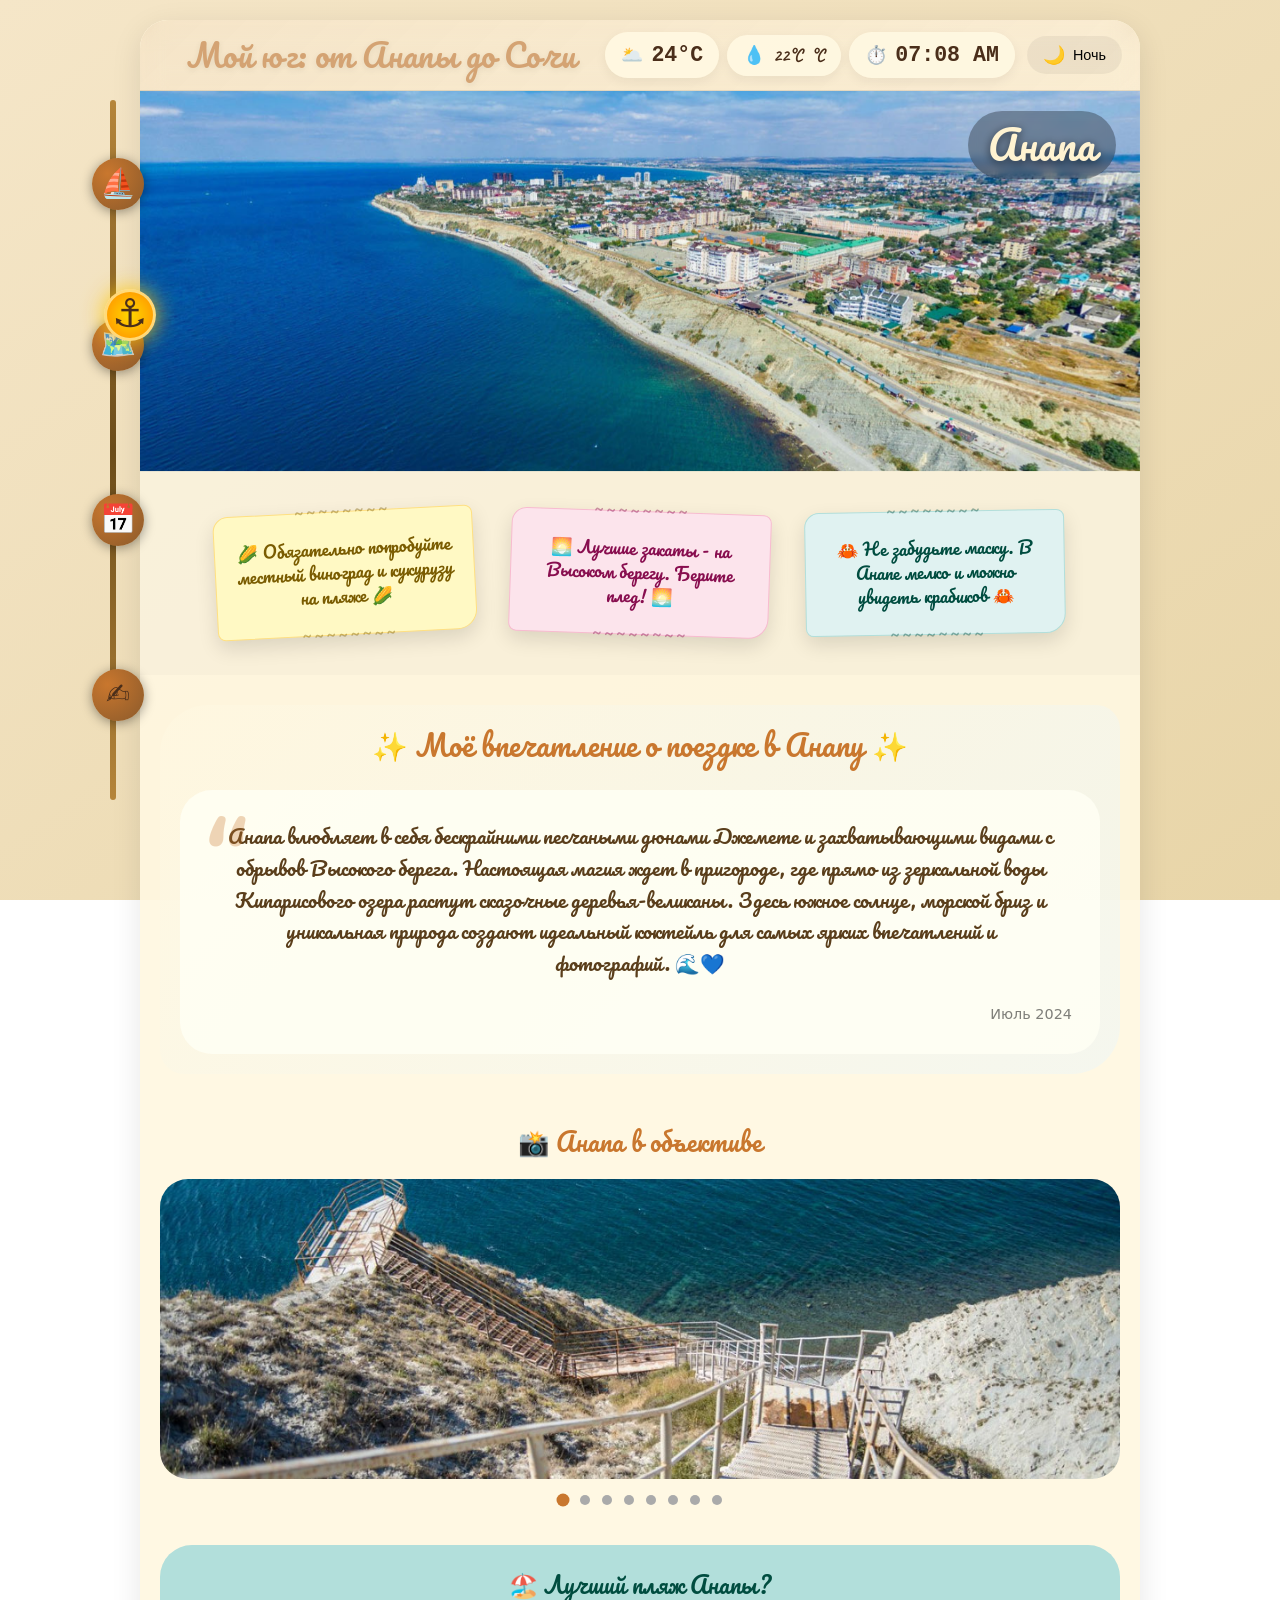
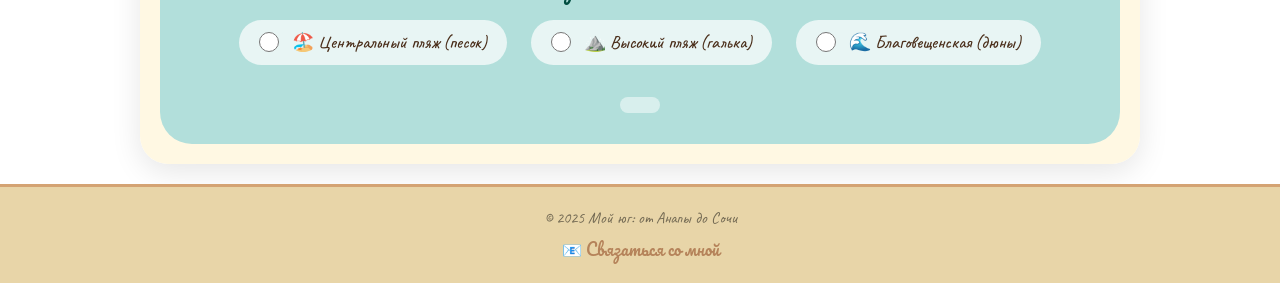
==== Anapa/Anapa.html @ d819b089 "my-site" ====
<!DOCTYPE html>
<html lang="ru">
<head>
<meta charset="utf-8">
<meta name="viewport" content="width=device-width, initial-scale=1.0, user-scalable=yes, viewport-fit=cover">
<meta name="theme-color" content="#e8c48c">
<title>Мой юг: Анапа — песчаная жемчужина</title>

<!=================================================== ИКОНКА САЙТА (favicon) для Анапы - песок/пляж 🏖️ =============================================================>
<link rel="icon" href="data:image/svg+xml,<svg xmlns='http://www.w3.org/2000/svg' viewBox='0 0 100 100'><text y='.9em' font-size='90'>🏖️</text></svg>">
<link rel="apple-touch-icon" href="data:image/svg+xml,<svg xmlns='http://www.w3.org/2000/svg' viewBox='0 0 100 100'><text y='.9em' font-size='90'>🏖️</text></svg>">

<link href="https://fonts.googleapis.com/css2?family=Pacifico&display=swap" rel="stylesheet">
<link href="https://fonts.googleapis.com/css2?family=Caveat:wght@400;500;600;700&display=swap" rel="stylesheet">
<link rel="stylesheet" href="Anapa.css">
</head>
<body>


  <!====================================================================== ШАПКА ПРОФИЛЯ================================================================================>
<div class="container">
  <div class="header">
    <div class="header-left">
      <div class="mobile-menu-btn" id="mobileMenuBtn">⛵</div>
    </div>
    <div class="title">Мой юг: от Анапы до Сочи</div>
    <div class="header-right">
      <div class="stickers">
        <div class="sticker" id="st-weather">🌥️<span id="st-weather-txt">Загрузка</span></div>
        <div class="sticker" id="st-water">💧<span id="st-water-txt">--</span>°C</div>
        <div class="sticker" id="st-time">⏱️<span id="st-time-txt">--:--</span></div>
      </div>
      <button id="theme-toggle" class="icon-btn">
        <span id="themeIcon">☀️</span>
        <span class="theme-text" id="themeText">День</span>
      </button>
    </div>
  </div>


  <!======================================================================= МОБИЛЬНОЕ МЕНЮ (HTML-структура) ===========================================================>
  <div class="mobile-menu-overlay" id="mobileMenuOverlay">
    <div class="mobile-menu-container">
      <button class="mobile-menu-close" id="mobileMenuClose">✕</button>
      <div class="mobile-menu-item" data-target="index">🏠 На главную</div>
      <div class="mobile-menu-item" id="mobileRoutesBtn">🗺️ Мои маршруты</div>
      <div class="mobile-menu-sub" id="mobileRoutesSub" style="display: none;">
        <a href="../Gelendzhik/Gelendzhik.html" class="mobile-sub-link">🌴 Геленджик</a>
        <a href="../Sochi/Sochi.html" class="mobile-sub-link">☀️ Сочи</a>
        <a href="../Sirius/Sirius.html" class="mobile-sub-link">⭐ Сириус</a>
        <a href="../Roza/Roza.html" class="mobile-sub-link">⛰️ Роза-Хутор</a>
      </div>
      <div class="mobile-menu-item" data-target="places">📅 Планирую посетить</div>
      <div class="mobile-menu-item" data-target="review">✍️ Поделиться впечатлением</div>
    </div>
  </div>

  <div class="hero-photo-wrap">
    <img class="hero-photo" src="Img.Anapa/1.jpg" alt="Анапа пляж">
    <div class="photo-caption">Анапа</div>
  </div>



<!============================================================================== Стикеры======================================================================>
  <div class="stickers-section">
    <div class="note-sticker sticker-yellow">🌽 Обязательно попробуйте местный виноград и кукурузу на пляже 🌽</div>
    <div class="note-sticker sticker-pink">🌅 Лучшие закаты - на Высоком берегу. Берите плед! 🌅</div>
    <div class="note-sticker sticker-mint">🦀 Не забудьте маску. В Анапе мелко и можно увидеть крабиков 🦀</div>
  </div>



<!=====================================================================Впечатление ==============================================================================>
  <div class="impression-section">
    <div class="impression-title">✨ Моё впечатление о поездке в Анапу ✨</div>
    <div class="impression-card">
      <div class="impression-quote">“</div>
      <div class="impression-text">
        Анапа влюбляет в себя бескрайними песчаными дюнами Джемете и захватывающими видами с обрывов Высокого берега. Настоящая магия ждет в пригороде, где прямо из зеркальной воды Кипарисового озера растут сказочные деревья-великаны. Здесь южное солнце, 
морской бриз и уникальная природа создают идеальный коктейль для самых ярких впечатлений и фотографий. 🌊💙
      </div>
      <div class="impression-date">Июль 2024</div>
    </div>
  </div>


<!======================================================================= Полоса прокрутки фотографий ===================================================>
  <div class="slider-section">
    <div class="slider-title">📸 Анапа в объективе</div>
    <div class="slider-container">
      <div class="slider-track" id="sliderTrack">
        <div class="slider-item"><img class="slider-img" src="Img.Anapa/800st.jpg" alt="800 ступенек"><div class="slider-caption">🏔️ 800 ступенек</div></div>
        <div class="slider-item"><img class="slider-img" src="Img.Anapa/kiparis.jpg" alt="Кипарисовое озеро"><div class="slider-caption">🌲 Кипарисовое озеро</div></div>
        <div class="slider-item"><img class="slider-img" src="Img.Anapa/bereg.jpg" alt="Высокий берег"><div class="slider-caption">🌅 Высокий берег</div></div>
        <div class="slider-item"><img class="slider-img" src="Img.Anapa/plaaah.jpg" alt="Благовещенская"><div class="slider-caption">🏖️ Благовещенская</div></div>
        <div class="slider-item"><img class="slider-img" src="Img.Anapa/plaah2.jpg" alt="Центральный пляж"><div class="slider-caption">🏊 Центральный пляж</div></div>
        <div class="slider-item"><img class="slider-img" src="Img.Anapa/smeh.jpg" alt="Памятник туристу"><div class="slider-caption">😎 Памятник туристу</div></div>
        <div class="slider-item"><img class="slider-img" src="Img.Anapa/lasto.jpg" alt="Ласточкино"><div class="slider-caption">🏰 Ласточкино гнездо</div></div>
        <div class="slider-item"><img class="slider-img" src="Img.Anapa/lotos.jpg" alt="Долина лотосов"><div class="slider-caption">🌸 Долина лотосов</div></div>
      </div>
    </div>
    <div class="slider-dots" id="sliderDots"></div>
  </div>


<!=================================================================Голосование===============================================================================>
  <div class="poll-section" id="pollSection">
    <div class="poll-title">🏖️ Лучший пляж Анапы?</div>
    <div class="poll-options" id="pollOptions">
      <label class="poll-option"><input type="radio" name="beach" value="Центральный пляж"> 🏖️ Центральный пляж (песок)</label>
      <label class="poll-option"><input type="radio" name="beach" value="Высокий пляж"> ⛰️ Высокий пляж (галька)</label>
      <label class="poll-option"><input type="radio" name="beach" value="Благовещенская"> 🌊 Благовещенская (дюны)</label>
    </div>
    <div id="pollResult" class="poll-result"></div>
  </div>
</div>

<!==============================================================================ФУТЕР ==========================================================================>
<div class="footer" id="sandFooter">
  <div>© 2025 Мой юг: от Анапы до Сочи</div>
  <div style="margin-top: 8px;"><a href="mailto:angelina.chernovalova@yandex.ru">📧 Связаться со мной</a></div>
  <div class="sand-particles" id="sandParticles"></div>
</div>

<!====================================================================ПК ЛИАНА =====================================================================================>
<div class="rope-container">
  <div class="rope-line"></div>
  <div class="knot-item" id="knotHome" style="top: 12%;">⛵<div class="bubble-menu">⚓ Главная</div></div>
  <div class="knot-item" id="knotRoutes" style="top: 35%;">🗺️
    <div class="subknots">
      <div class="subknot-title">📋 Мои маршруты</div>
      <a href="../Gelendzhik/Gelendzhik.html" class="subknot-link">🌴 Геленджик</a>
      <a href="../Sochi/Sochi.html" class="subknot-link">☀️ Сочи</a>
      <a href="../Sirius/Sirius.html" class="subknot-link">⭐ Сириус</a>
      <a href="../Roza/Roza.html" class="subknot-link">⛰️ Роза-Хутор</a>
    </div>
  </div>
  <div class="knot-item" id="knotPlaces" style="top: 60%;">📅<div class="bubble-menu">📅 Планирую посетить</div></div>
  <div class="knot-item" id="knotReview" style="top: 85%;">✍️<div class="bubble-menu">✍️ Поделиться впечатлением</div></div>
</div>
<div class="rope-anchor" id="ropeAnchor">⚓</div>

<!================================================================================= ПОДКЛЮЧЕНИЕ СКРИПТОВ ============================================>
<!------------------------------------------------- Общее меню (из корня)--------------------------- -->
<script src="menu.js"></script>
<!-----------------------------------------Уникальные скрипты Анапы (без дублей меню) ------------------->
<script src="Anapa.js"></script>
</body>
</html>
---- Anapa/Anapa.css ----
/* =========================================== ОБНУЛЕНИЕ И БАЗОВЫЕ СТИЛИ ============================================================== */
* {
  margin: 0;
  padding: 0;
  box-sizing: border-box;
}



.clickable, .option-card, .route-card, .remind-wrap, .about-float, .icon-btn, .change-bg-btn, .modal-close, .cta-button, .star, .share-btn, .knot-item, .subknot-link, button, a, .dot, .modal-card, .back-to-main-btn, .music-player, .mobile-menu-btn, .scroll-top-btn {
  cursor: pointer;
  -webkit-tap-highlight-color: transparent;
}

/* ======================================== ПЕРЕМЕННЫЕ ЦВЕТОВ (СВЕТЛАЯ ТЕМА) ============================================== */
:root{
  --accent:#d4a373;
  --accent2:#b5835a;
  --accent-teal: #b5835a;
  --bg-page: linear-gradient(145deg, #f5e6c8 0%, #e8d5a8 100%);
  --card-bg: rgba(255, 248, 225, 0.92);
  --text: #4a2e1a;
  --text-light: #7a5a3a;
  --muted: rgba(0,0,0,.5);
  --shadow: rgba(0,0,0,0.1);
  --border-light: rgba(0,0,0,0.08);
  --footer-bg: #e8d5a8;
  --modal-bg: #fff8e7;
  --modal-border: #d4a373;
  --header-grad-start: rgba(212,163,115,0.2);
  --header-grad-end: rgba(212,163,115,0.1);
  --music-bg: #f0e0c0;
  --rope-color: #b5853a;
  --knot-color: #c9772e;
  --bubble-bg: rgba(0,0,0,0.75);
  --mobile-menu-bg: #0a2a1a;
  --mobile-menu-text: #f0f7e6;
}

/* ========================================== ПЕРЕМЕННЫЕ ЦВЕТОВ (ТЁМНАЯ ТЕМА) ====================================================== */
[data-theme="dark"]{
  --accent:#e8c48c;
  --accent2:#c9a06c;
  --accent-teal: #c9a06c;
  --bg-page: linear-gradient(145deg, #2a1a0a 0%, #1f1408 100%);
  --card-bg: #3a2a18cc;
  --text: #f0e0c8;
  --text-light: #d4b880;
  --muted: rgba(255,255,200,0.7);
  --shadow: rgba(0,0,0,0.5);
  --border-light: rgba(200,170,120,0.2);
  --footer-bg: #2a1a0a;
  --modal-bg: #3a2a18;
  --modal-border: #e8c48c;
  --header-grad-start: rgba(200,170,120,0.25);
  --header-grad-end: rgba(200,170,120,0.1);
  --music-bg: #2a1a0a;
  --rope-color: #d4a055;
  --knot-color: #e8a94e;
  --bubble-bg: rgba(0,0,0,0.85);
  --mobile-menu-bg: #0a1a3a;
  --mobile-menu-text: #cce4ff;
}

/* =========================================== ОСНОВНЫЕ СТИЛИ СТРАНИЦЫ ============================================================ */
html,body{height:100%;margin:0;background:var(--bg-page);font-family:'Caveat',system-ui,Segoe UI,Roboto,Arial;color:var(--text);font-size:18px;line-height:1.4;background-attachment:fixed; scroll-behavior:smooth;}
.container{
  max-width:1000px;
  width:92%;
  margin:20px auto;
  background:var(--card-bg);
  border-radius:28px;
  overflow:hidden;
  position:relative;
  box-shadow:0 8px 30px var(--shadow);
}

/* ======================================================= ШАПКА САЙТА ============================================================= */
.header{
  background:linear-gradient(135deg, var(--header-grad-start), var(--header-grad-end));
  backdrop-filter:blur(12px);
  display:flex;
  align-items:center;
  justify-content:space-between;
  padding:12px 18px;
  z-index:100;
  border-bottom:1px solid var(--border-light);
  flex-wrap:wrap;
  gap:10px;
}
.title{font-family:'Pacifico',cursive;font-size:1.8rem;font-weight:400;text-align:center;flex:1;color:var(--accent);letter-spacing:0.4px;text-shadow:0 2px 6px rgba(0,0,0,.08);}
.header-left{display:flex;align-items:center;gap:12px;}
.header-right{display:flex;gap:12px;align-items:center;}
.stickers{display:flex;gap:8px;align-items:center;}
.sticker{display:inline-flex;align-items:center;gap:8px;padding:8px 16px;border-radius:40px;background:rgba(255,248,225,0.95);box-shadow:0 4px 12px rgba(0,0,0,.06);font-size:1rem;font-weight:bold;color:var(--text)}
[data-theme="dark"] .sticker{background:rgba(40,30,15,0.8);border:1px solid rgba(232,196,140,0.3);color:#f0e0c8}
#st-time-txt, #st-weather-txt{font-weight:800;font-size:1.2rem;font-family:monospace;}
.icon-btn{background:rgba(0,0,0,0.05);border:none;border-radius:40px;padding:8px 16px;font-size:1rem;transition:0.2s;display:flex;align-items:center;gap:8px;font-weight:500;}
.icon-btn:active{transform:scale(0.95);}
.theme-text{font-size:0.8rem;font-weight:normal;color:inherit;}
[data-theme="dark"] .theme-text{color:#eef4ff;}

/* ========================================================= МОБИЛЬНОЕ МЕНЮ (БУРГЕР-КОРАБЛЬ) ============================================= */
.mobile-menu-btn {
  display: none;
  background: rgba(0,0,0,0.4);
  backdrop-filter: blur(8px);
  border: 1px solid rgba(255,255,255,0.25);
  border-radius: 60px;
  padding: 8px 14px;
  cursor: pointer;
  font-size: 1.4rem;
  color: white;
  transition: 0.2s;
  animation: menuPulse 1.5s ease-in-out infinite;
}
@keyframes menuPulse {
  0%, 100% { transform: scale(1); box-shadow: 0 0 0 0 rgba(255,255,255,0.4); }
  50% { transform: scale(1.05); box-shadow: 0 0 0 6px rgba(255,255,255,0.2); }
}
.mobile-menu-btn:active { transform: scale(0.95); animation: none; }

/*=========================================================Затемнение фона при открытом меню=============================================== */
.mobile-menu-overlay {
  position: fixed;
  top: 0;
  left: 0;
  width: 100%;
  height: 100%;
  background: rgba(0,0,0,0.92);
  backdrop-filter: blur(12px);
  z-index: 20000;
  visibility: hidden;
  opacity: 0;
  transition: 0.3s ease;
}
.mobile-menu-overlay.active {
  visibility: visible;
  opacity: 1;
}

/*============================================== Контейнер мобильного меню (выезжает слева)====================================================== */
.mobile-menu-container {
  position: absolute;
  top: 0;
  left: 0;
  width: 75%;
  max-width: 300px;
  height: 100%;
  background: var(--mobile-menu-bg);
  padding: 80px 20px 30px;
  display: flex;
  flex-direction: column;
  gap: 5px;
  transform: translateX(-100%);
  transition: transform 0.3s ease;
  overflow-y: auto;
}
.mobile-menu-overlay.active .mobile-menu-container {
  transform: translateX(0);
}

/* ====================================================Кнопка закрытия меню (крестик) ============================================================*/
.mobile-menu-close {
  position: absolute;
  top: 15px;
  right: 15px;
  background: rgba(255,255,255,0.15);
  border: none;
  border-radius: 50%;
  width: 40px;
  height: 40px;
  font-size: 1.6rem;
  color: white;
  cursor: pointer;
  display: flex;
  align-items: center;
  justify-content: center;
}
.mobile-menu-close:active { transform: scale(0.9); }

/*=========================================================== Пункты мобильного меню ===========================================================*/
.mobile-menu-item {
  display: flex;
  align-items: center;
  gap: 15px;
  padding: 14px 16px;
  border-radius: 28px;
  color: var(--mobile-menu-text);
  font-family: 'Caveat', cursive;
  font-size: 1.3rem;
  font-weight: 600;
  text-decoration: none;
  transition: background 0.2s;
  background: rgba(255,255,255,0.05);
  margin-bottom: 8px;
}
.mobile-menu-item:active {
  background: rgba(255,255,255,0.2);
  transform: scale(0.98);
}

/* ============================================== Выпадающий список городов внутри мобильного меню ============================================= */
.mobile-menu-sub {
  padding-left: 45px;
  display: flex;
  flex-direction: column;
  gap: 5px;
  margin-bottom: 12px;
}
.mobile-sub-link {
  display: flex;
  align-items: center;
  gap: 12px;
  padding: 10px 16px;
  border-radius: 24px;
  color: var(--mobile-menu-text);
  font-family: 'Caveat', cursive;
  font-size: 1.1rem;
  text-decoration: none;
  transition: background 0.2s;
  background: rgba(255,255,255,0.08);
}
.mobile-sub-link:active {
  background: rgba(255,255,255,0.2);
  transform: scale(0.97);
}

/* ================================================================ АДАПТАЦИЯ: ПК И МОБИЛЬНЫЕ ==================================================== */
/*------------------------ ПК — показываем лиану, скрываем бургер ----------------------------------------------------------------------------------*/
@media (min-width: 769px) {
  .rope-container { display: block; }
  .rope-anchor { display: flex; }
  .mobile-menu-btn { display: none; }
  .mobile-menu-overlay { display: none; }
}

/* -----------------------Мобильные устройства — скрываем лиану, показываем бургер------------------------------------------------------------------ */
@media (max-width: 768px) {
  .rope-container { display: none !important; }
  .rope-anchor { display: none !important; }
  .mobile-menu-btn { display: flex; }
  .header-left { display: flex; }
}

/* ====================================================== КУРСОР - СОЛНЫШКО (уникальная фишка) ==================================================== */
body, body * {
  cursor: url('data:image/svg+xml;utf8,<svg xmlns="http://www.w3.org/2000/svg" width="32" height="32" viewBox="0 0 32 32"><circle cx="16" cy="16" r="12" fill="%23ffdd55" stroke="%23ff9900" stroke-width="2"/><line x1="16" y1="2" x2="16" y2="6" stroke="%23ffaa00" stroke-width="2"/><line x1="16" y1="26" x2="16" y2="30" stroke="%23ffaa00" stroke-width="2"/><line x1="2" y1="16" x2="6" y2="16" stroke="%23ffaa00" stroke-width="2"/><line x1="26" y1="16" x2="30" y2="16" stroke="%23ffaa00" stroke-width="2"/><line x1="5" y1="5" x2="8" y2="8" stroke="%23ffaa00" stroke-width="2"/><line x1="24" y1="24" x2="27" y2="27" stroke="%23ffaa00" stroke-width="2"/><line x1="24" y1="5" x2="27" y2="8" stroke="%23ffaa00" stroke-width="2"/><line x1="5" y1="24" x2="8" y2="27" stroke="%23ffaa00" stroke-width="2"/></svg>') 16 16, auto;
}

/* ============================================================== ГЛАВНОЕ ФОТО ===================================================================== */
.hero-photo-wrap{ position:relative; width:100%; margin-bottom:0; }
.hero-photo{ width:100%; height:380px; object-fit:cover; display:block; }
.photo-caption{ position:absolute; top:20px; right:24px; font-family:'Pacifico',cursive; font-size:2.2rem; color:#fff3d1; text-shadow:0 2px 10px rgba(0,0,0,0.6); background:rgba(0,0,0,0.3); padding:6px 20px; border-radius:60px; backdrop-filter:blur(4px); }

/* ========================================================= СТИКЕРЫ-НАПОМИНАЛКИ ===================================================================== */
.stickers-section{ padding:40px 20px; display:flex; flex-wrap:wrap; justify-content:center; gap:35px; background:rgba(0,0,0,0.02); }
.note-sticker{ width:260px; padding:25px 18px; font-family:'Pacifico',cursive; font-size:0.95rem; text-align:center; position:relative; cursor:default; transition:all 0.3s ease; box-shadow:0 8px 20px rgba(0,0,0,0.12); border-radius:15px 8px 20px 8px; }
.note-sticker::before { content: "~~~~~~~~"; position:absolute; top:-12px; left:0; right:0; font-size:14px; letter-spacing:2px; color:inherit; opacity:0.4; text-align:center; }
.note-sticker::after { content: "~~~~~~~~"; position:absolute; bottom:-12px; left:0; right:0; font-size:14px; letter-spacing:2px; color:inherit; opacity:0.4; text-align:center; transform:rotate(180deg); }
.note-sticker:active{ transform:translateY(-3px) scale(0.98) !important; }
.sticker-yellow{ background:#fff9c4; color:#7a5c00; transform:rotate(-3deg); border:1px solid #ffe082; }
.sticker-pink{ background:#fce4ec; color:#880e4f; transform:rotate(2deg); border:1px solid #f8bbd0; }
.sticker-mint{ background:#e0f2f1; color:#004d40; transform:rotate(-1deg); border:1px solid #b2dfdb; }
[data-theme="dark"] .sticker-yellow{ background:#2a2410; color:#f5e6a3; border-color:#5a4a20; }
[data-theme="dark"] .sticker-pink{ background:#2a1820; color:#f0c0d0; border-color:#5a2a3a; }
[data-theme="dark"] .sticker-mint{ background:#0f2a28; color:#a0e0d0; border-color:#1a4a44; }

/* ======================================================== СЛАЙДЕР (КАРУСЕЛЬ ФОТОГРАФИЙ) ============================================================= */
.slider-section{ padding:20px; }
.slider-title{ font-family:'Pacifico',cursive; font-size:1.4rem; text-align:center; margin-bottom:20px; color:#c9772e; }
.slider-container{ position:relative; overflow:hidden; border-radius:28px; }
.slider-track{ display:flex; transition:transform 0.5s ease; }
.slider-item { position: relative; flex: 0 0 100%; overflow: hidden; }
.slider-img { width:100%; height:300px; object-fit:cover; display:block; transition:transform 0.3s ease; }
.slider-caption { position: absolute; bottom:-50px; left:0; right:0; background:linear-gradient(90deg, rgba(0,0,0,0.7), rgba(0,0,0,0.5)); color:#fff3d1; font-family:'Pacifico',cursive; font-size:1rem; text-align:center; padding:12px; transition:bottom 0.3s ease; backdrop-filter:blur(4px); }
.slider-item:hover .slider-caption { bottom:0; }
.slider-item:active .slider-caption { bottom:0; }
.slider-item:hover .slider-img { transform:scale(1.02); }
.slider-dots{ display:flex; justify-content:center; gap:12px; margin-top:16px; }
.slider-dot{ width:10px; height:10px; background:#aaa; border-radius:50%; cursor:pointer; transition:0.2s; }
.slider-dot.active{ background:#c9772e; transform:scale(1.3); }
.slider-dot:active{ transform:scale(0.9); }

/* =============================================================== ОПРОС (ЛУЧШИЙ ПЛЯЖ) ================================================================== */
.poll-section{ background:#b2dfdb; margin:20px; padding:24px; border-radius:32px; text-align:center; transition:0.3s; }
.poll-section.disabled{ opacity:0.6; background:#9bbfba; pointer-events:none; }
[data-theme="dark"] .poll-section{ background:#1a3a3a; }
[data-theme="dark"] .poll-section.disabled{ background:#0f2a2a; }
.poll-title{ font-family:'Pacifico',cursive; font-size:1.3rem; margin-bottom:18px; color:#004d40; }
[data-theme="dark"] .poll-title{ color:#a0e0d0; }
.poll-options{ display:flex; flex-wrap:wrap; justify-content:center; gap:24px; margin-bottom:20px; }
.poll-option{ display:flex; align-items:center; gap:8px; cursor:pointer; background:rgba(255,255,255,0.7); padding:10px 20px; border-radius:40px; transition:0.2s; font-size:1rem; font-weight:500; }
.poll-option:active{ transform:scale(0.96); }
[data-theme="dark"] .poll-option{ background:rgba(255,255,255,0.1); color:#eef4ff; }
.poll-option input{ width:20px; height:20px; cursor:pointer; margin-right:5px; }
.poll-result{ font-family:'Pacifico',cursive; font-size:1rem; margin-top:12px; color:#004d40; background:rgba(255,255,255,0.5); display:inline-block; padding:8px 20px; border-radius:40px; }
[data-theme="dark"] .poll-result{ background:rgba(255,255,255,0.1); color:#a0e0d0; }

/* ===================================================================== БЛОК ВПЕЧАТЛЕНИЙ =================================================================== */
.impression-section { margin:30px 20px; padding:20px; background:linear-gradient(135deg, rgba(255,248,225,0.6), rgba(230,245,255,0.4)); border-radius:48px 24px 48px 24px; }
[data-theme="dark"] .impression-section { background:linear-gradient(135deg, rgba(40,30,15,0.8), rgba(30,20,10,0.6)); }
.impression-title{ font-family:'Pacifico',cursive; font-size:1.6rem; text-align:center; color:#c9772e; margin-bottom:25px; }
.impression-card{ background:rgba(255,255,245,0.85); border-radius:32px; padding:30px 28px; position:relative; transition:transform 0.3s ease; }
.impression-card:active{ transform:scale(0.98); }
[data-theme="dark"] .impression-card{ background:rgba(30,20,12,0.9); }
.impression-quote{ font-family:'Pacifico',cursive; font-size:5rem; color:#c9772e; opacity:0.3; position:absolute; top:10px; left:20px; pointer-events:none; }
.impression-text{ font-family:'Pacifico',cursive; font-size:1.1rem; line-height:1.6; color:#5a3e1b; text-align:center; padding:0 20px; margin-bottom:25px; }
[data-theme="dark"] .impression-text{ color:#e0e6f5; }
.impression-date{ font-family:system-ui; font-size:0.8rem; text-align:right; color:var(--muted); margin-top:5px; }

/* ============================================================= ЛИАНА (ПК БОКОВОЕ МЕНЮ) ====================================================================== */
.rope-container {
  position: fixed;
  left: calc(50% - 500px - 30px);
  top: 100px;
  bottom: 100px;
  width: 6px;
  z-index: 1000;
  pointer-events: none;
}
@media (max-width: 1060px) { .rope-container { left: 8px; } }
.rope-line {
  position: absolute;
  left: 0;
  top: 0;
  width: 100%;
  height: 100%;
  background: linear-gradient(180deg, var(--rope-color) 0%, #6b4c1a 50%, var(--rope-color) 100%);
  border-radius: 4px;
}

/* =========================================================Узлы лианы (круглые кнопки)====================================================================== */
.knot-item {
  position: absolute;
  left: -18px;
  width: 52px;
  height: 52px;
  background: radial-gradient(circle at 30% 30%, var(--knot-color), #8B5A2B);
  border-radius: 50%;
  transform: translateY(-50%);
  pointer-events: auto;
  cursor: pointer;
  z-index: 1002;
  box-shadow: 0 2px 12px rgba(0,0,0,0.4);
  transition: transform 0.2s, box-shadow 0.2s;
  display: flex;
  align-items: center;
  justify-content: center;
  font-size: 1.6rem;
  touch-action: manipulation;
}
.knot-item:active { transform: translateY(-50%) scale(1.1); box-shadow: 0 0 18px rgba(255,215,0,0.7); }

/* ==========================================================Всплывающая подсказка при наведении на узел================================================== */
.bubble-menu {
  position: absolute;
  left: 56px;
  top: 50%;
  transform: translateY(-50%);
  background: var(--bubble-bg);
  backdrop-filter: blur(12px);
  border-radius: 30px;
  padding: 6px 20px;
  white-space: nowrap;
  font-family: 'Caveat', cursive;
  font-size: 1rem;
  font-weight: 600;
  color: #ffefcf;
  pointer-events: none;
  transition: opacity 0.2s ease;
  box-shadow: 0 4px 15px rgba(0,0,0,0.2);
  border: 1px solid rgba(255,215,150,0.3);
  opacity: 0;
}
.knot-item:hover .bubble-menu, .knot-item:active .bubble-menu { opacity: 1; }

/* ================================================================Выпадающий список городов (ПК)============================================================= */
.subknots {
  position: absolute;
  left: 56px;
  top: 50%;
  transform: translateY(-50%);
  display: flex;
  flex-direction: column;
  gap: 6px;
  background: var(--bubble-bg);
  backdrop-filter: blur(12px);
  border-radius: 24px;
  padding: 10px 18px;
  white-space: nowrap;
  opacity: 0;
  visibility: hidden;
  transition: opacity 0.2s, visibility 0.2s;
  z-index: 1003;
  border: 1px solid rgba(255,215,150,0.3);
}
.knot-item:hover .subknots, .knot-item:active .subknots { opacity: 1; visibility: visible; }

/*=============================================================== Ссылки на города в выпадающем списке======================================================== */
.subknot-link {
  display: flex;
  align-items: center;
  gap: 8px;
  font-family: 'Caveat', cursive;
  font-size: 1rem;
  color: #ffefcf;
  text-decoration: none;
  padding: 8px 16px;
  border-radius: 20px;
  transition: background 0.2s;
  touch-action: manipulation;
}
.subknot-link:active { background: rgba(255,215,150,0.3); transform: scale(0.96); }

/* ============================================Заголовок "Мои маршруты" в выпадающем списке (не кликабельный) =================================================*/
.subknot-title {
  display: flex;
  align-items: center;
  gap: 8px;
  font-family: 'Caveat', cursive;
  font-size: 1rem;
  color: #ffefcf;
  padding: 8px 16px;
  border-radius: 20px;
  margin-bottom: 4px;
  font-weight: 600;
  background: rgba(255,215,150,0.15);
  border-bottom: 1px solid rgba(255,215,150,0.3);
}

/* ================================================Якорь лианы (плавающий якорь) ===========================================================================*/
.rope-anchor {
  position: fixed;
  left: calc(50% - 500px - 36px);
  width: 52px;
  height: 52px;
  background: radial-gradient(circle, #ffd700, #ff8c00);
  border-radius: 50%;
  display: flex;
  align-items: center;
  justify-content: center;
  font-size: 2.2rem;
  z-index: 1005;
  pointer-events: none;
  box-shadow: 0 0 22px rgba(255,200,0,0.9);
  border: 3px solid rgba(255,255,200,0.6);
  top: 35%;
  transform: translateY(-50%);
}
@media (max-width: 1060px) {
  .rope-anchor { left: 2px; width: 44px; height: 44px; font-size: 1.8rem; }
  .knot-item { width: 48px; height: 48px; left: -16px; font-size: 1.4rem; }
  .bubble-menu { left: 48px; font-size: 0.85rem; padding: 5px 12px; }
  .subknots { left: 48px; padding: 8px 12px; }
  .subknot-link { font-size: 0.9rem; padding: 6px 12px; }
  .subknot-title { font-size: 0.9rem; padding: 6px 12px; }
}

/* ============================================================= ФУТЕР С ЭФФЕКТОМ ПЕСКА ================================================================= */
.footer { 
  text-align:center; 
  padding: 20px; 
  font-size:0.9rem; 
  border-top: 3px solid #d4a373; 
  color: var(--muted); 
  background: var(--footer-bg); 
  margin-top:20px; 
  position: relative;
  overflow: hidden;
}
.footer a { color: var(--accent2); text-decoration:none; font-family:'Pacifico',cursive; }
.footer a:active { transform: scale(0.96); display:inline-block; }
.sand-particles {
  position: absolute;
  top: 0;
  left: 0;
  width: 100%;
  height: 100%;
  pointer-events: none;
  z-index: 1;
}
.sand-particle {
  position: absolute;
  width: 4px;
  height: 4px;
  background: #d4a373;
  border-radius: 50%;
  opacity: 0;
  transition: all 0.3s ease;
  pointer-events: none;
}
.footer:hover .sand-particle {
  opacity: 0.8;
  animation: sandFly 0.6s ease-out forwards;
}
@keyframes sandFly {
  0% { transform: translate(0, 0) scale(1); opacity: 0.8; }
  100% { transform: translate(var(--dx, 30px), var(--dy, -20px)) scale(0); opacity: 0; }
}

/* ======================================================== АДАПТАЦИЯ ПОД МОБИЛЬНЫЕ УСТРОЙСТВА ============================================================ */
@media (max-width:700px){
  .container { margin: 10px; border-radius: 20px; }
  .title { font-size: 1rem; }
  .header { padding: 10px 12px; }
  .sticker { padding: 5px 10px; font-size: 0.8rem; }
  .sticker span { font-size: 0.9rem; }
  .hero-photo{ height:220px; }
  .photo-caption{ font-size:1.2rem; top:10px; right:12px; padding:4px 12px; }
  .note-sticker{ width:180px; font-size:0.7rem; padding:12px 10px; }
  .slider-img { height: 200px; }
  .slider-caption { font-size: 0.65rem; padding: 6px; }
  .impression-title{ font-size:1.1rem; }
  .impression-text{ font-size:0.85rem; }
  .poll-section { margin:15px; padding:16px; }
  .poll-option { padding: 6px 12px; font-size: 0.8rem; }
}
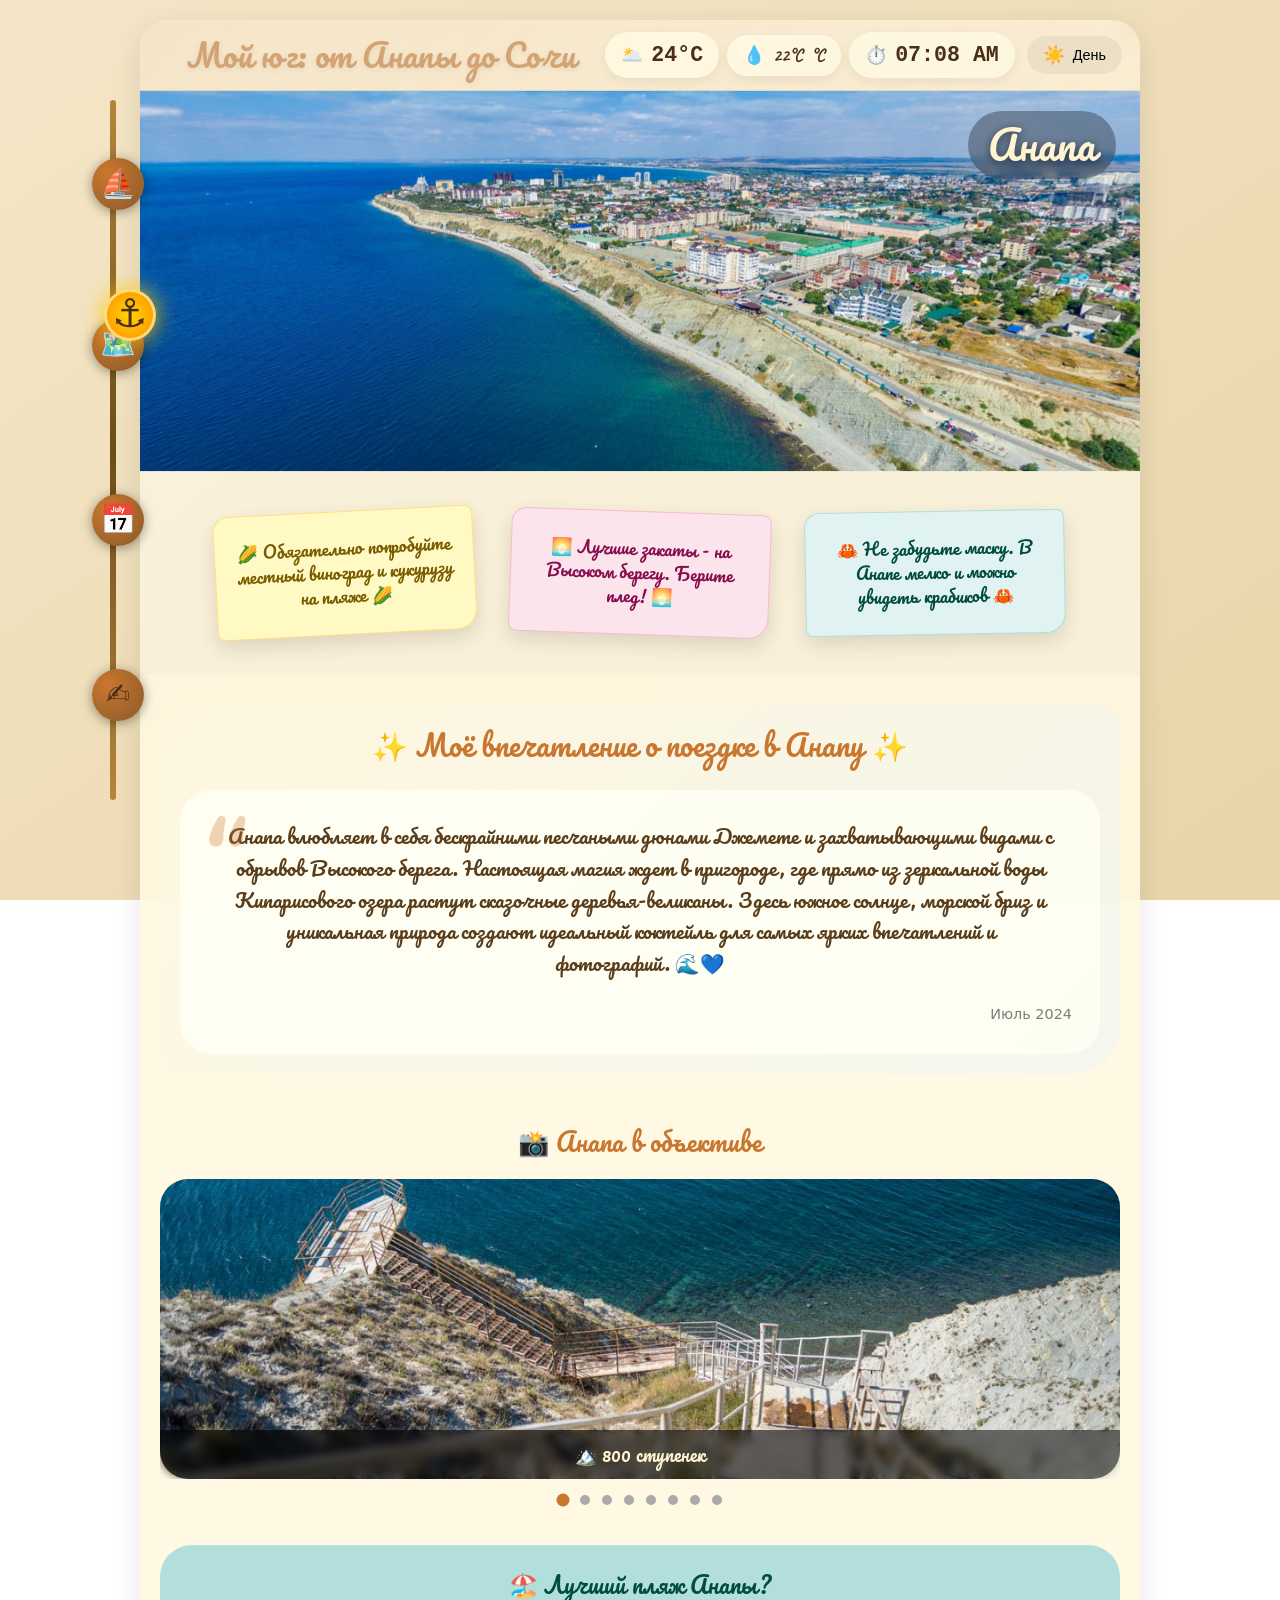
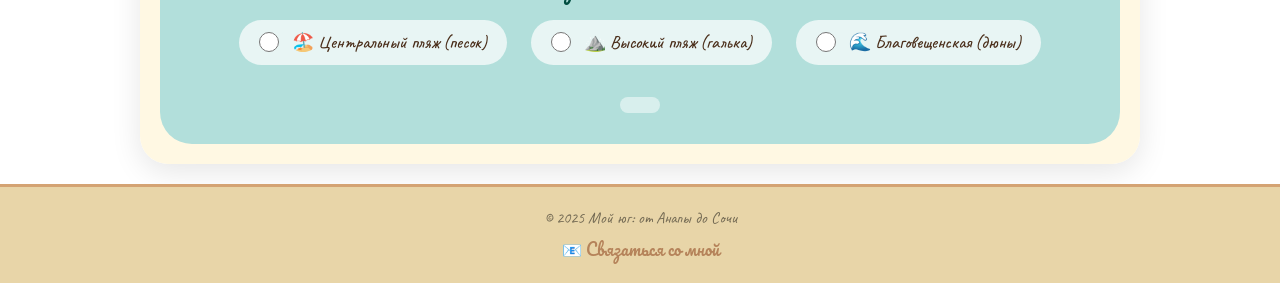
==== commit d97b20e6: "сделано" ====
--- a/Anapa/Anapa.html
+++ b/Anapa/Anapa.html
@@ -6,7 +6,6 @@
 <meta name="theme-color" content="#e8c48c">
 <title>Мой юг: Анапа — песчаная жемчужина</title>
 
-<!=================================================== ИКОНКА САЙТА (favicon) для Анапы - песок/пляж 🏖️ =============================================================>
 <link rel="icon" href="data:image/svg+xml,<svg xmlns='http://www.w3.org/2000/svg' viewBox='0 0 100 100'><text y='.9em' font-size='90'>🏖️</text></svg>">
 <link rel="apple-touch-icon" href="data:image/svg+xml,<svg xmlns='http://www.w3.org/2000/svg' viewBox='0 0 100 100'><text y='.9em' font-size='90'>🏖️</text></svg>">
 
@@ -16,8 +15,6 @@
 </head>
 <body>
 
-
-  <!====================================================================== ШАПКА ПРОФИЛЯ================================================================================>
 <div class="container">
   <div class="header">
     <div class="header-left">
@@ -26,9 +23,9 @@
     <div class="title">Мой юг: от Анапы до Сочи</div>
     <div class="header-right">
       <div class="stickers">
-        <div class="sticker" id="st-weather">🌥️<span id="st-weather-txt">Загрузка</span></div>
-        <div class="sticker" id="st-water">💧<span id="st-water-txt">--</span>°C</div>
-        <div class="sticker" id="st-time">⏱️<span id="st-time-txt">--:--</span></div>
+        <div class="sticker">🌥️<span id="st-weather-txt">Загрузка</span></div>
+        <div class="sticker">💧<span id="st-water-txt">--</span>°C</div>
+        <div class="sticker">⏱️<span id="st-time-txt">--:--</span></div>
       </div>
       <button id="theme-toggle" class="icon-btn">
         <span id="themeIcon">☀️</span>
@@ -37,8 +34,6 @@
     </div>
   </div>
 
-
-  <!======================================================================= МОБИЛЬНОЕ МЕНЮ (HTML-структура) ===========================================================>
   <div class="mobile-menu-overlay" id="mobileMenuOverlay">
     <div class="mobile-menu-container">
       <button class="mobile-menu-close" id="mobileMenuClose">✕</button>
@@ -60,18 +55,12 @@
     <div class="photo-caption">Анапа</div>
   </div>
 
-
-
-<!============================================================================== Стикеры======================================================================>
   <div class="stickers-section">
     <div class="note-sticker sticker-yellow">🌽 Обязательно попробуйте местный виноград и кукурузу на пляже 🌽</div>
     <div class="note-sticker sticker-pink">🌅 Лучшие закаты - на Высоком берегу. Берите плед! 🌅</div>
     <div class="note-sticker sticker-mint">🦀 Не забудьте маску. В Анапе мелко и можно увидеть крабиков 🦀</div>
   </div>
 
-
-
-<!=====================================================================Впечатление ==============================================================================>
   <div class="impression-section">
     <div class="impression-title">✨ Моё впечатление о поездке в Анапу ✨</div>
     <div class="impression-card">
@@ -84,8 +73,6 @@
     </div>
   </div>
 
-
-<!======================================================================= Полоса прокрутки фотографий ===================================================>
   <div class="slider-section">
     <div class="slider-title">📸 Анапа в объективе</div>
     <div class="slider-container">
@@ -103,8 +90,6 @@
     <div class="slider-dots" id="sliderDots"></div>
   </div>
 
-
-<!=================================================================Голосование===============================================================================>
   <div class="poll-section" id="pollSection">
     <div class="poll-title">🏖️ Лучший пляж Анапы?</div>
     <div class="poll-options" id="pollOptions">
@@ -116,14 +101,12 @@
   </div>
 </div>
 
-<!==============================================================================ФУТЕР ==========================================================================>
 <div class="footer" id="sandFooter">
   <div>© 2025 Мой юг: от Анапы до Сочи</div>
   <div style="margin-top: 8px;"><a href="mailto:angelina.chernovalova@yandex.ru">📧 Связаться со мной</a></div>
   <div class="sand-particles" id="sandParticles"></div>
 </div>
 
-<!====================================================================ПК ЛИАНА =====================================================================================>
 <div class="rope-container">
   <div class="rope-line"></div>
   <div class="knot-item" id="knotHome" style="top: 12%;">⛵<div class="bubble-menu">⚓ Главная</div></div>
@@ -141,10 +124,7 @@
 </div>
 <div class="rope-anchor" id="ropeAnchor">⚓</div>
 
-<!================================================================================= ПОДКЛЮЧЕНИЕ СКРИПТОВ ============================================>
-<!------------------------------------------------- Общее меню (из корня)--------------------------- -->
-<script src="menu.js"></script>
-<!-----------------------------------------Уникальные скрипты Анапы (без дублей меню) ------------------->
+<script src="../menu.js"></script>
 <script src="Anapa.js"></script>
 </body>
 </html>
--- a/Anapa/Anapa.css
+++ b/Anapa/Anapa.css
@@ -5,11 +5,10 @@
   box-sizing: border-box;
 }
 
-
-
-.clickable, .option-card, .route-card, .remind-wrap, .about-float, .icon-btn, .change-bg-btn, .modal-close, .cta-button, .star, .share-btn, .knot-item, .subknot-link, button, a, .dot, .modal-card, .back-to-main-btn, .music-player, .mobile-menu-btn, .scroll-top-btn {
+.clickable, .option-card, .route-card, .remind-wrap, .about-float, .icon-btn, .change-bg-btn, .modal-close, .cta-button, .star, .share-btn, .knot-item, .subknot-link, button, a, .dot, .modal-card, .back-to-main-btn, .music-player, .mobile-menu-btn, .scroll-top-btn, .poll-option, .slider-dot, .note-sticker, .mobile-menu-item, .mobile-sub-link {
   cursor: pointer;
   -webkit-tap-highlight-color: transparent;
+  touch-action: manipulation;
 }
 
 /* ======================================== ПЕРЕМЕННЫЕ ЦВЕТОВ (СВЕТЛАЯ ТЕМА) ============================================== */
@@ -91,14 +90,13 @@
 .title{font-family:'Pacifico',cursive;font-size:1.8rem;font-weight:400;text-align:center;flex:1;color:var(--accent);letter-spacing:0.4px;text-shadow:0 2px 6px rgba(0,0,0,.08);}
 .header-left{display:flex;align-items:center;gap:12px;}
 .header-right{display:flex;gap:12px;align-items:center;}
-.stickers{display:flex;gap:8px;align-items:center;}
+.stickers{display:flex;gap:8px;align-items:center;flex-wrap:wrap;}
 .sticker{display:inline-flex;align-items:center;gap:8px;padding:8px 16px;border-radius:40px;background:rgba(255,248,225,0.95);box-shadow:0 4px 12px rgba(0,0,0,.06);font-size:1rem;font-weight:bold;color:var(--text)}
 [data-theme="dark"] .sticker{background:rgba(40,30,15,0.8);border:1px solid rgba(232,196,140,0.3);color:#f0e0c8}
 #st-time-txt, #st-weather-txt{font-weight:800;font-size:1.2rem;font-family:monospace;}
 .icon-btn{background:rgba(0,0,0,0.05);border:none;border-radius:40px;padding:8px 16px;font-size:1rem;transition:0.2s;display:flex;align-items:center;gap:8px;font-weight:500;}
 .icon-btn:active{transform:scale(0.95);}
 .theme-text{font-size:0.8rem;font-weight:normal;color:inherit;}
-[data-theme="dark"] .theme-text{color:#eef4ff;}
 
 /* ========================================================= МОБИЛЬНОЕ МЕНЮ (БУРГЕР-КОРАБЛЬ) ============================================= */
 .mobile-menu-btn {
@@ -120,7 +118,6 @@
 }
 .mobile-menu-btn:active { transform: scale(0.95); animation: none; }
 
-/*=========================================================Затемнение фона при открытом меню=============================================== */
 .mobile-menu-overlay {
   position: fixed;
   top: 0;
@@ -139,7 +136,6 @@
   opacity: 1;
 }
 
-/*============================================== Контейнер мобильного меню (выезжает слева)====================================================== */
 .mobile-menu-container {
   position: absolute;
   top: 0;
@@ -160,7 +156,6 @@
   transform: translateX(0);
 }
 
-/* ====================================================Кнопка закрытия меню (крестик) ============================================================*/
 .mobile-menu-close {
   position: absolute;
   top: 15px;
@@ -179,7 +174,6 @@
 }
 .mobile-menu-close:active { transform: scale(0.9); }
 
-/*=========================================================== Пункты мобильного меню ===========================================================*/
 .mobile-menu-item {
   display: flex;
   align-items: center;
@@ -200,7 +194,6 @@
   transform: scale(0.98);
 }
 
-/* ============================================== Выпадающий список городов внутри мобильного меню ============================================= */
 .mobile-menu-sub {
   padding-left: 45px;
   display: flex;
@@ -227,7 +220,6 @@
 }
 
 /* ================================================================ АДАПТАЦИЯ: ПК И МОБИЛЬНЫЕ ==================================================== */
-/*------------------------ ПК — показываем лиану, скрываем бургер ----------------------------------------------------------------------------------*/
 @media (min-width: 769px) {
   .rope-container { display: block; }
   .rope-anchor { display: flex; }
@@ -235,17 +227,15 @@
   .mobile-menu-overlay { display: none; }
 }
 
-/* -----------------------Мобильные устройства — скрываем лиану, показываем бургер------------------------------------------------------------------ */
 @media (max-width: 768px) {
   .rope-container { display: none !important; }
   .rope-anchor { display: none !important; }
   .mobile-menu-btn { display: flex; }
   .header-left { display: flex; }
-}
-
-/* ====================================================== КУРСОР - СОЛНЫШКО (уникальная фишка) ==================================================== */
-body, body * {
-  cursor: url('data:image/svg+xml;utf8,<svg xmlns="http://www.w3.org/2000/svg" width="32" height="32" viewBox="0 0 32 32"><circle cx="16" cy="16" r="12" fill="%23ffdd55" stroke="%23ff9900" stroke-width="2"/><line x1="16" y1="2" x2="16" y2="6" stroke="%23ffaa00" stroke-width="2"/><line x1="16" y1="26" x2="16" y2="30" stroke="%23ffaa00" stroke-width="2"/><line x1="2" y1="16" x2="6" y2="16" stroke="%23ffaa00" stroke-width="2"/><line x1="26" y1="16" x2="30" y2="16" stroke="%23ffaa00" stroke-width="2"/><line x1="5" y1="5" x2="8" y2="8" stroke="%23ffaa00" stroke-width="2"/><line x1="24" y1="24" x2="27" y2="27" stroke="%23ffaa00" stroke-width="2"/><line x1="24" y1="5" x2="27" y2="8" stroke="%23ffaa00" stroke-width="2"/><line x1="5" y1="24" x2="8" y2="27" stroke="%23ffaa00" stroke-width="2"/></svg>') 16 16, auto;
+  .stickers { gap: 5px; }
+  .sticker { padding: 5px 10px; font-size: 0.7rem; }
+  .sticker span { font-size: 0.85rem; }
+  .title { font-size: 1rem; }
 }
 
 /* ============================================================== ГЛАВНОЕ ФОТО ===================================================================== */
@@ -253,11 +243,16 @@
 .hero-photo{ width:100%; height:380px; object-fit:cover; display:block; }
 .photo-caption{ position:absolute; top:20px; right:24px; font-family:'Pacifico',cursive; font-size:2.2rem; color:#fff3d1; text-shadow:0 2px 10px rgba(0,0,0,0.6); background:rgba(0,0,0,0.3); padding:6px 20px; border-radius:60px; backdrop-filter:blur(4px); }
 
+@media (max-width:700px){
+  .hero-photo{ height:220px; }
+  .photo-caption{ font-size:1.2rem; top:10px; right:12px; padding:4px 12px; }
+  .container { margin: 10px; border-radius: 20px; width: auto; }
+  .header { padding: 10px 12px; }
+}
+
 /* ========================================================= СТИКЕРЫ-НАПОМИНАЛКИ ===================================================================== */
 .stickers-section{ padding:40px 20px; display:flex; flex-wrap:wrap; justify-content:center; gap:35px; background:rgba(0,0,0,0.02); }
-.note-sticker{ width:260px; padding:25px 18px; font-family:'Pacifico',cursive; font-size:0.95rem; text-align:center; position:relative; cursor:default; transition:all 0.3s ease; box-shadow:0 8px 20px rgba(0,0,0,0.12); border-radius:15px 8px 20px 8px; }
-.note-sticker::before { content: "~~~~~~~~"; position:absolute; top:-12px; left:0; right:0; font-size:14px; letter-spacing:2px; color:inherit; opacity:0.4; text-align:center; }
-.note-sticker::after { content: "~~~~~~~~"; position:absolute; bottom:-12px; left:0; right:0; font-size:14px; letter-spacing:2px; color:inherit; opacity:0.4; text-align:center; transform:rotate(180deg); }
+.note-sticker{ width:260px; padding:25px 18px; font-family:'Pacifico',cursive; font-size:0.95rem; text-align:center; position:relative; transition:all 0.3s ease; box-shadow:0 8px 20px rgba(0,0,0,0.12); border-radius:15px 8px 20px 8px; }
 .note-sticker:active{ transform:translateY(-3px) scale(0.98) !important; }
 .sticker-yellow{ background:#fff9c4; color:#7a5c00; transform:rotate(-3deg); border:1px solid #ffe082; }
 .sticker-pink{ background:#fce4ec; color:#880e4f; transform:rotate(2deg); border:1px solid #f8bbd0; }
@@ -266,21 +261,28 @@
 [data-theme="dark"] .sticker-pink{ background:#2a1820; color:#f0c0d0; border-color:#5a2a3a; }
 [data-theme="dark"] .sticker-mint{ background:#0f2a28; color:#a0e0d0; border-color:#1a4a44; }
 
+@media (max-width:700px){
+  .note-sticker{ width:180px; font-size:0.7rem; padding:12px 10px; }
+  .stickers-section{ padding:20px 10px; gap:15px; }
+}
+
 /* ======================================================== СЛАЙДЕР (КАРУСЕЛЬ ФОТОГРАФИЙ) ============================================================= */
 .slider-section{ padding:20px; }
 .slider-title{ font-family:'Pacifico',cursive; font-size:1.4rem; text-align:center; margin-bottom:20px; color:#c9772e; }
-.slider-container{ position:relative; overflow:hidden; border-radius:28px; }
+.slider-container{ position:relative; overflow:hidden; border-radius:28px; touch-action: pan-y pinch-zoom; }
 .slider-track{ display:flex; transition:transform 0.5s ease; }
 .slider-item { position: relative; flex: 0 0 100%; overflow: hidden; }
 .slider-img { width:100%; height:300px; object-fit:cover; display:block; transition:transform 0.3s ease; }
-.slider-caption { position: absolute; bottom:-50px; left:0; right:0; background:linear-gradient(90deg, rgba(0,0,0,0.7), rgba(0,0,0,0.5)); color:#fff3d1; font-family:'Pacifico',cursive; font-size:1rem; text-align:center; padding:12px; transition:bottom 0.3s ease; backdrop-filter:blur(4px); }
-.slider-item:hover .slider-caption { bottom:0; }
-.slider-item:active .slider-caption { bottom:0; }
-.slider-item:hover .slider-img { transform:scale(1.02); }
+.slider-caption { position: absolute; bottom:0; left:0; right:0; background:linear-gradient(90deg, rgba(0,0,0,0.7), rgba(0,0,0,0.5)); color:#fff3d1; font-family:'Pacifico',cursive; font-size:1rem; text-align:center; padding:12px; backdrop-filter:blur(4px); }
 .slider-dots{ display:flex; justify-content:center; gap:12px; margin-top:16px; }
-.slider-dot{ width:10px; height:10px; background:#aaa; border-radius:50%; cursor:pointer; transition:0.2s; }
+.slider-dot{ width:10px; height:10px; background:#aaa; border-radius:50%; transition:0.2s; }
 .slider-dot.active{ background:#c9772e; transform:scale(1.3); }
 .slider-dot:active{ transform:scale(0.9); }
+
+@media (max-width:700px){
+  .slider-img { height: 200px; }
+  .slider-caption { font-size: 0.65rem; padding: 6px; }
+}
 
 /* =============================================================== ОПРОС (ЛУЧШИЙ ПЛЯЖ) ================================================================== */
 .poll-section{ background:#b2dfdb; margin:20px; padding:24px; border-radius:32px; text-align:center; transition:0.3s; }
@@ -290,12 +292,17 @@
 .poll-title{ font-family:'Pacifico',cursive; font-size:1.3rem; margin-bottom:18px; color:#004d40; }
 [data-theme="dark"] .poll-title{ color:#a0e0d0; }
 .poll-options{ display:flex; flex-wrap:wrap; justify-content:center; gap:24px; margin-bottom:20px; }
-.poll-option{ display:flex; align-items:center; gap:8px; cursor:pointer; background:rgba(255,255,255,0.7); padding:10px 20px; border-radius:40px; transition:0.2s; font-size:1rem; font-weight:500; }
+.poll-option{ display:flex; align-items:center; gap:8px; cursor:pointer; background:rgba(255,255,255,0.7); padding:10px 20px; border-radius:40px; transition:0.2s; font-size:1rem; font-weight:500; touch-action: manipulation; }
 .poll-option:active{ transform:scale(0.96); }
 [data-theme="dark"] .poll-option{ background:rgba(255,255,255,0.1); color:#eef4ff; }
-.poll-option input{ width:20px; height:20px; cursor:pointer; margin-right:5px; }
+.poll-option input{ width:20px; height:20px; cursor:pointer; margin-right:5px; touch-action: manipulation; }
 .poll-result{ font-family:'Pacifico',cursive; font-size:1rem; margin-top:12px; color:#004d40; background:rgba(255,255,255,0.5); display:inline-block; padding:8px 20px; border-radius:40px; }
 [data-theme="dark"] .poll-result{ background:rgba(255,255,255,0.1); color:#a0e0d0; }
+
+@media (max-width:700px){
+  .poll-section { margin:15px; padding:16px; }
+  .poll-option { padding: 6px 12px; font-size: 0.8rem; }
+}
 
 /* ===================================================================== БЛОК ВПЕЧАТЛЕНИЙ =================================================================== */
 .impression-section { margin:30px 20px; padding:20px; background:linear-gradient(135deg, rgba(255,248,225,0.6), rgba(230,245,255,0.4)); border-radius:48px 24px 48px 24px; }
@@ -309,6 +316,13 @@
 [data-theme="dark"] .impression-text{ color:#e0e6f5; }
 .impression-date{ font-family:system-ui; font-size:0.8rem; text-align:right; color:var(--muted); margin-top:5px; }
 
+@media (max-width:700px){
+  .impression-title{ font-size:1.1rem; }
+  .impression-text{ font-size:0.85rem; padding:0 10px; }
+  .impression-card{ padding:20px 15px; }
+  .impression-quote{ font-size:3rem; top:5px; left:10px; }
+}
+
 /* ============================================================= ЛИАНА (ПК БОКОВОЕ МЕНЮ) ====================================================================== */
 .rope-container {
   position: fixed;
@@ -330,7 +344,6 @@
   border-radius: 4px;
 }
 
-/* =========================================================Узлы лианы (круглые кнопки)====================================================================== */
 .knot-item {
   position: absolute;
   left: -18px;
@@ -340,7 +353,6 @@
   border-radius: 50%;
   transform: translateY(-50%);
   pointer-events: auto;
-  cursor: pointer;
   z-index: 1002;
   box-shadow: 0 2px 12px rgba(0,0,0,0.4);
   transition: transform 0.2s, box-shadow 0.2s;
@@ -352,7 +364,6 @@
 }
 .knot-item:active { transform: translateY(-50%) scale(1.1); box-shadow: 0 0 18px rgba(255,215,0,0.7); }
 
-/* ==========================================================Всплывающая подсказка при наведении на узел================================================== */
 .bubble-menu {
   position: absolute;
   left: 56px;
@@ -375,7 +386,6 @@
 }
 .knot-item:hover .bubble-menu, .knot-item:active .bubble-menu { opacity: 1; }
 
-/* ================================================================Выпадающий список городов (ПК)============================================================= */
 .subknots {
   position: absolute;
   left: 56px;
@@ -397,7 +407,6 @@
 }
 .knot-item:hover .subknots, .knot-item:active .subknots { opacity: 1; visibility: visible; }
 
-/*=============================================================== Ссылки на города в выпадающем списке======================================================== */
 .subknot-link {
   display: flex;
   align-items: center;
@@ -413,7 +422,6 @@
 }
 .subknot-link:active { background: rgba(255,215,150,0.3); transform: scale(0.96); }
 
-/* ============================================Заголовок "Мои маршруты" в выпадающем списке (не кликабельный) =================================================*/
 .subknot-title {
   display: flex;
   align-items: center;
@@ -429,7 +437,6 @@
   border-bottom: 1px solid rgba(255,215,150,0.3);
 }
 
-/* ================================================Якорь лианы (плавающий якорь) ===========================================================================*/
 .rope-anchor {
   position: fixed;
   left: calc(50% - 500px - 36px);
@@ -490,29 +497,11 @@
   transition: all 0.3s ease;
   pointer-events: none;
 }
-.footer:hover .sand-particle {
+.footer:active .sand-particle {
   opacity: 0.8;
   animation: sandFly 0.6s ease-out forwards;
 }
 @keyframes sandFly {
   0% { transform: translate(0, 0) scale(1); opacity: 0.8; }
   100% { transform: translate(var(--dx, 30px), var(--dy, -20px)) scale(0); opacity: 0; }
-}
-
-/* ======================================================== АДАПТАЦИЯ ПОД МОБИЛЬНЫЕ УСТРОЙСТВА ============================================================ */
-@media (max-width:700px){
-  .container { margin: 10px; border-radius: 20px; }
-  .title { font-size: 1rem; }
-  .header { padding: 10px 12px; }
-  .sticker { padding: 5px 10px; font-size: 0.8rem; }
-  .sticker span { font-size: 0.9rem; }
-  .hero-photo{ height:220px; }
-  .photo-caption{ font-size:1.2rem; top:10px; right:12px; padding:4px 12px; }
-  .note-sticker{ width:180px; font-size:0.7rem; padding:12px 10px; }
-  .slider-img { height: 200px; }
-  .slider-caption { font-size: 0.65rem; padding: 6px; }
-  .impression-title{ font-size:1.1rem; }
-  .impression-text{ font-size:0.85rem; }
-  .poll-section { margin:15px; padding:16px; }
-  .poll-option { padding: 6px 12px; font-size: 0.8rem; }
 }
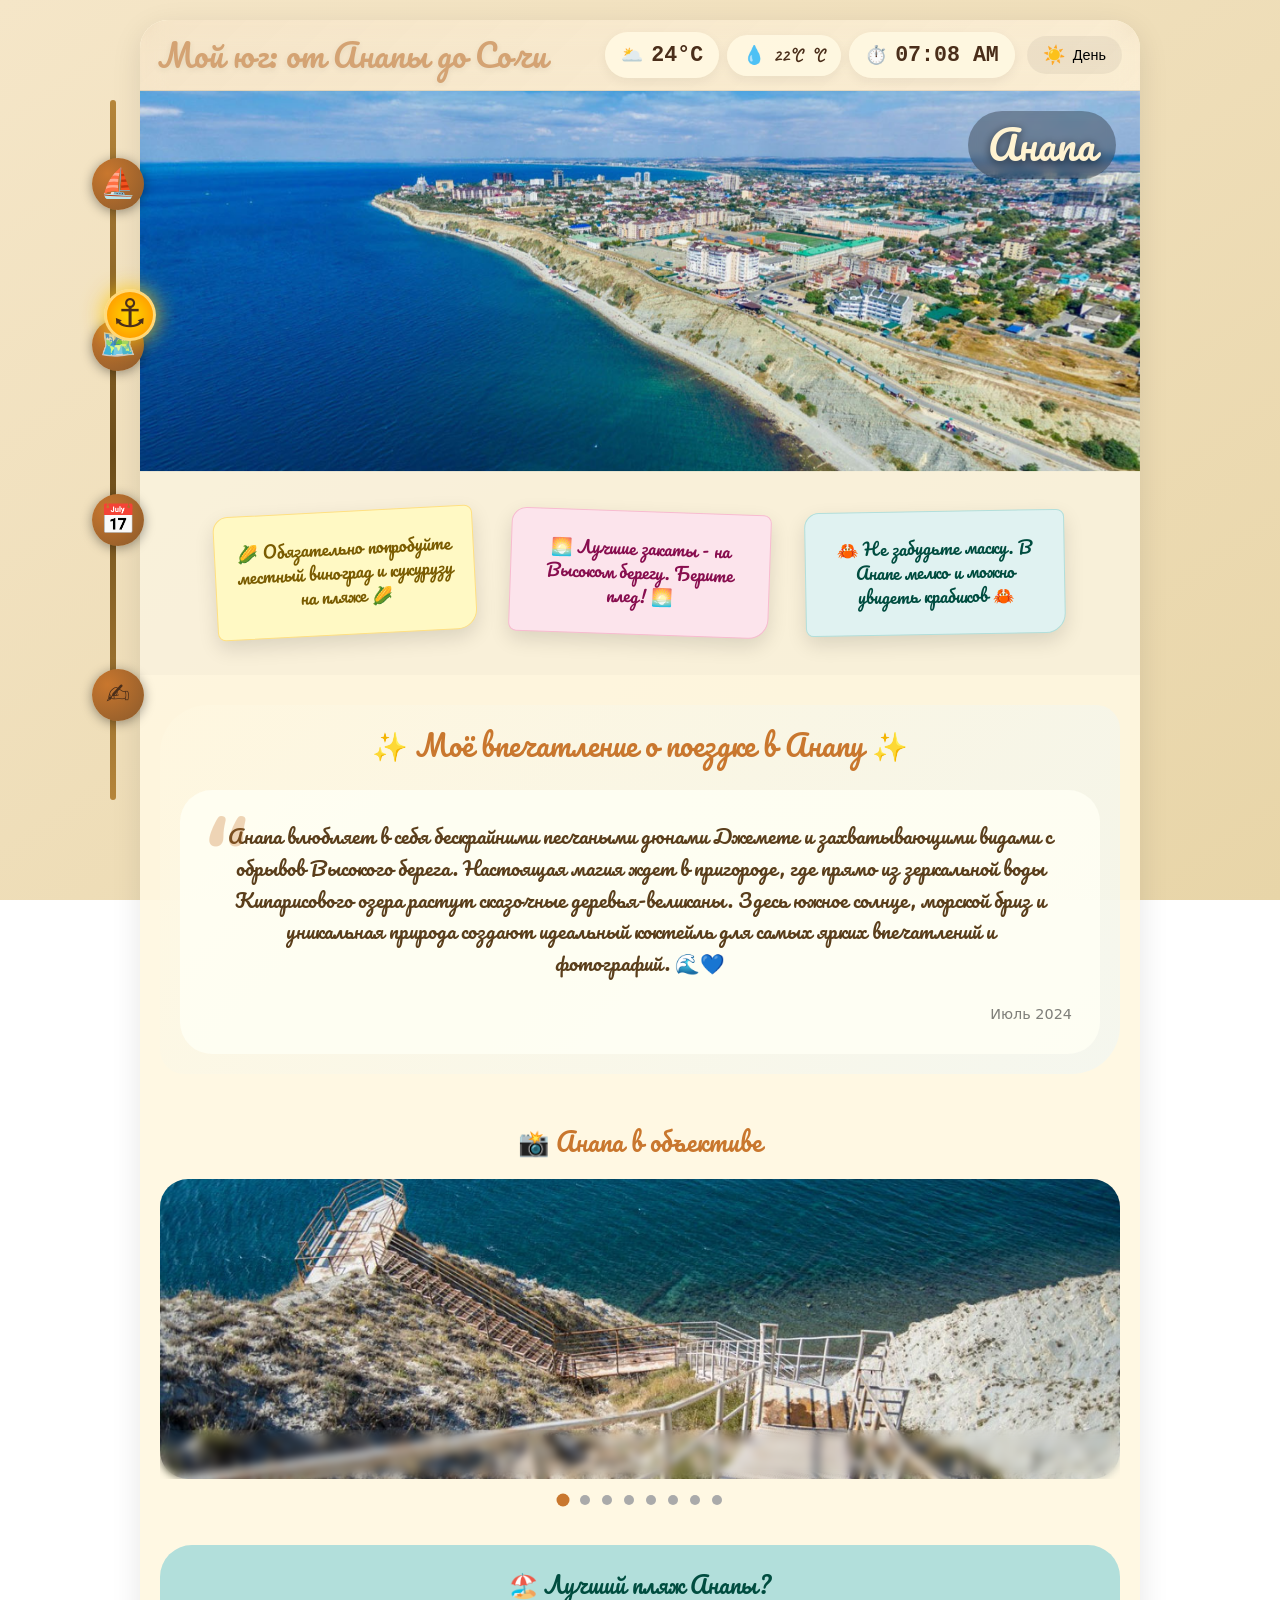
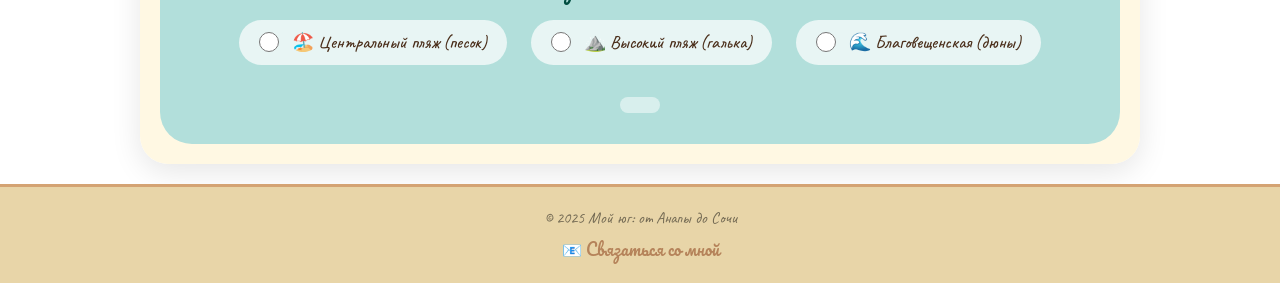
==== commit 69acb3de: "С" ====
--- a/Anapa/Anapa.html
+++ b/Anapa/Anapa.html
@@ -17,22 +17,24 @@
 
 <div class="container">
   <div class="header">
+  <div class="header-top">
     <div class="header-left">
       <div class="mobile-menu-btn" id="mobileMenuBtn">⛵</div>
     </div>
     <div class="title">Мой юг: от Анапы до Сочи</div>
-    <div class="header-right">
-      <div class="stickers">
-        <div class="sticker">🌥️<span id="st-weather-txt">Загрузка</span></div>
-        <div class="sticker">💧<span id="st-water-txt">--</span>°C</div>
-        <div class="sticker">⏱️<span id="st-time-txt">--:--</span></div>
-      </div>
-      <button id="theme-toggle" class="icon-btn">
-        <span id="themeIcon">☀️</span>
-        <span class="theme-text" id="themeText">День</span>
-      </button>
+  </div>
+  <div class="header-right">
+    <div class="stickers">
+      <div class="sticker">🌥️<span id="st-weather-txt">Загрузка</span></div>
+      <div class="sticker">💧<span id="st-water-txt">--</span>°C</div>
+      <div class="sticker">⏱️<span id="st-time-txt">--:--</span></div>
     </div>
+    <button id="theme-toggle" class="icon-btn">
+      <span id="themeIcon">☀️</span>
+      <span class="theme-text" id="themeText">День</span>
+    </button>
   </div>
+</div>
 
   <div class="mobile-menu-overlay" id="mobileMenuOverlay">
     <div class="mobile-menu-container">
--- a/Anapa/Anapa.css
+++ b/Anapa/Anapa.css
@@ -219,23 +219,183 @@
   transform: scale(0.97);
 }
 
+
 /* ================================================================ АДАПТАЦИЯ: ПК И МОБИЛЬНЫЕ ==================================================== */
-@media (min-width: 769px) {
-  .rope-container { display: block; }
-  .rope-anchor { display: flex; }
-  .mobile-menu-btn { display: none; }
-  .mobile-menu-overlay { display: none; }
-}
-
 @media (max-width: 768px) {
+  /* ===== СКРЫВАЕМ ПК ЭЛЕМЕНТЫ ===== */
   .rope-container { display: none !important; }
   .rope-anchor { display: none !important; }
+  
+  /* ===== МОБИЛЬНОЕ МЕНЮ ===== */
   .mobile-menu-btn { display: flex; }
-  .header-left { display: flex; }
-  .stickers { gap: 5px; }
-  .sticker { padding: 5px 10px; font-size: 0.7rem; }
-  .sticker span { font-size: 0.85rem; }
-  .title { font-size: 1rem; }
+  
+  /* ===== ШАПКА — ДВЕ СТРОКИ ===== */
+  .header {
+    flex-direction: column;
+    align-items: stretch;
+    padding: 8px 12px;
+    gap: 8px;
+  }
+  
+  /* Первая строка: бургер + заголовок (горизонтально, по центру вертикально) */
+  .header-top {
+    display: flex;
+    flex-direction: row;
+    align-items: center;
+    justify-content: flex-start;
+    gap: 12px;
+    width: 100%;
+  }
+  
+  .mobile-menu-btn {
+    display: flex;
+    align-items: center;
+    justify-content: center;
+    flex-shrink: 0;
+    margin: 0;
+    padding: 8px 14px;
+  }
+  
+  .title {
+    flex: 1;
+    font-size: 1rem;
+    text-align: center;
+    white-space: nowrap;
+    overflow: hidden;
+    text-overflow: ellipsis;
+    line-height: 1;
+    margin: 0;
+  }
+  
+  /* Вторая строка: погода, время, музыка, день/ночь */
+  .header-right {
+    order: 2;
+    width: 100%;
+    display: flex;
+    justify-content: center;
+  }
+  
+  .stickers {
+    display: flex;
+    flex-direction: row;
+    flex-wrap: wrap;
+    justify-content: center;
+    align-items: center;
+    gap: 8px;
+  }
+  
+  .sticker {
+    padding: 5px 10px;
+    font-size: 0.75rem;
+    gap: 5px;
+  }
+  
+  .sticker span {
+    font-size: 0.8rem;
+  }
+  
+  #st-time-txt, #st-weather-txt {
+    font-size: 0.8rem;
+  }
+  
+  .music-player {
+    width: 36px;
+    height: 36px;
+    font-size: 1.1rem;
+  }
+  
+  .icon-btn {
+    padding: 5px 10px;
+    font-size: 0.75rem;
+    gap: 5px;
+  }
+  
+  .theme-text {
+    font-size: 0.65rem;
+  }
+  
+  /* ===== ОПРОС ===== */
+  .poll-section {
+    margin: 15px;
+    padding: 16px;
+  }
+  
+  .poll-option {
+    padding: 8px 14px;
+    font-size: 0.85rem;
+  }
+  
+  .poll-option input {
+    width: 18px;
+    height: 18px;
+  }
+  
+  /* ===== КАРУСЕЛЬ ===== */
+  .slider-img {
+    height: 200px;
+  }
+  
+  .slider-caption {
+    font-size: 0.7rem;
+    padding: 6px;
+  }
+  
+  /* ===== СТИКЕРЫ-НАПОМИНАЛКИ ===== */
+  .stickers-section {
+    padding: 20px 10px;
+    gap: 15px;
+  }
+  
+  .note-sticker {
+    width: 160px;
+    font-size: 0.7rem;
+    padding: 12px 10px;
+  }
+  
+  /* ===== БЛОК ВПЕЧАТЛЕНИЙ ===== */
+  .impression-section {
+    margin: 15px;
+    padding: 15px;
+  }
+  
+  .impression-title {
+    font-size: 1.2rem;
+    margin-bottom: 15px;
+  }
+  
+  .impression-card {
+    padding: 15px 12px;
+  }
+  
+  .impression-text {
+    font-size: 0.85rem;
+    padding: 0 5px;
+  }
+  
+  .impression-quote {
+    font-size: 2.5rem;
+    top: 3px;
+    left: 8px;
+  }
+  
+  /* ===== ГЛАВНОЕ ФОТО ===== */
+  .hero-photo {
+    height: 220px;
+  }
+  
+  .photo-caption {
+    font-size: 1rem;
+    top: 10px;
+    right: 12px;
+    padding: 4px 12px;
+  }
+  
+  /* ===== КОНТЕЙНЕР ===== */
+  .container {
+    margin: 10px;
+    border-radius: 20px;
+    width: auto;
+  }
 }
 
 /* ============================================================== ГЛАВНОЕ ФОТО ===================================================================== */
